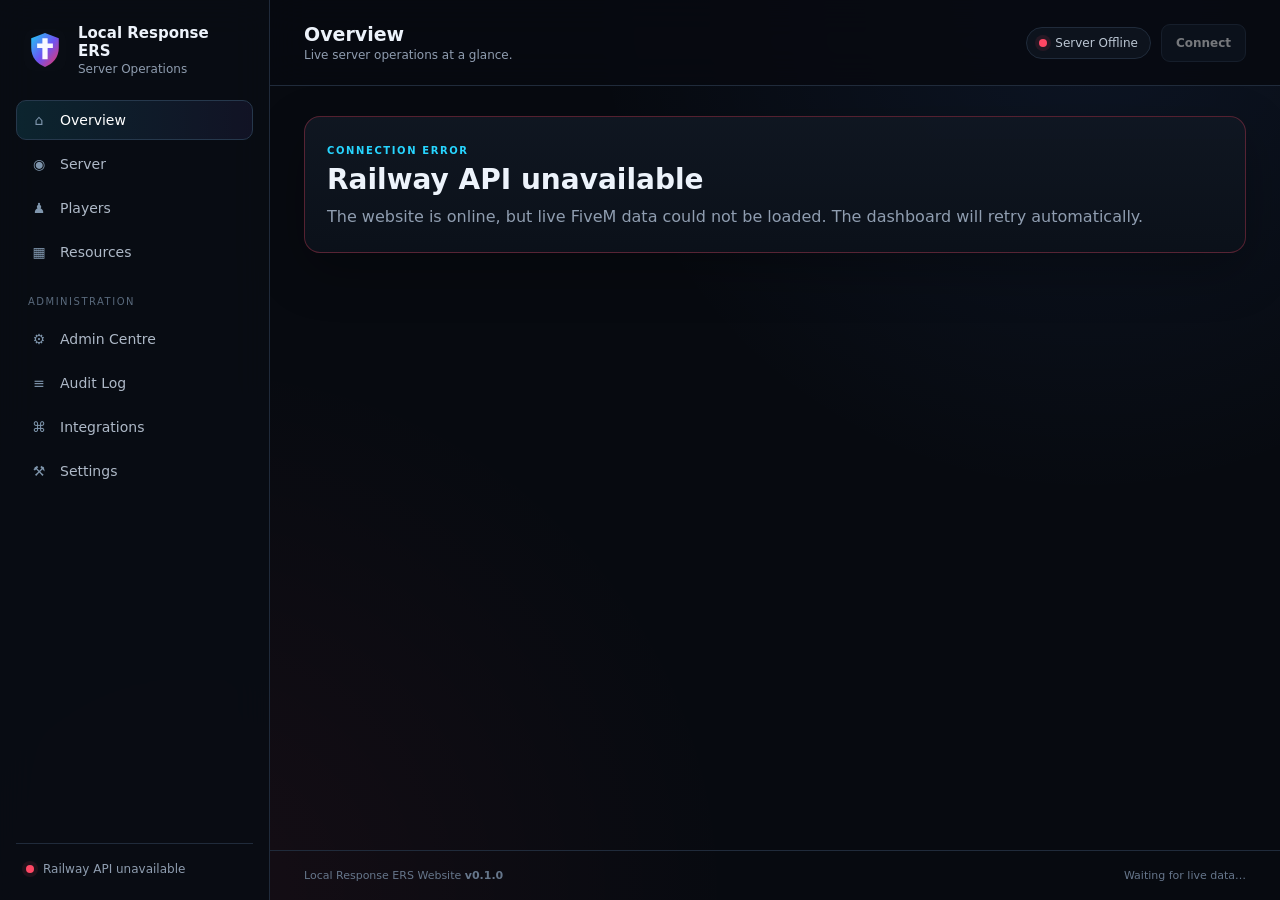
==== index.html @ f184390b "Add LRERS website foundation" ====
<!doctype html>
<html lang="en">
<head>
  <meta charset="utf-8">
  <meta name="viewport" content="width=device-width, initial-scale=1">
  <meta name="theme-color" content="#090d14">
  <meta name="description" content="Local Response ERS live server dashboard and administration portal.">
  <title>Local Response ERS</title>
  <link rel="icon" href="assets/img/logo.svg" type="image/svg+xml">
  <link rel="manifest" href="manifest.webmanifest">
  <link rel="stylesheet" href="assets/css/styles.css">
</head>
<body>
  <div class="app-shell">
    <aside class="sidebar" id="sidebar">
      <div class="brand">
        <img src="assets/img/logo.svg" alt="" class="brand-logo">
        <div>
          <strong>Local Response ERS</strong>
          <span>Server Operations</span>
        </div>
      </div>
      <nav class="nav" id="nav">
        <a href="#/overview" data-route="overview"><span>⌂</span> Overview</a>
        <a href="#/server" data-route="server"><span>◉</span> Server</a>
        <a href="#/players" data-route="players"><span>♟</span> Players</a>
        <a href="#/resources" data-route="resources"><span>▦</span> Resources</a>
        <div class="nav-divider">Administration</div>
        <a href="#/admin" data-route="admin"><span>⚙</span> Admin Centre</a>
        <a href="#/audit" data-route="audit"><span>≡</span> Audit Log</a>
        <a href="#/integrations" data-route="integrations"><span>⌘</span> Integrations</a>
        <a href="#/settings" data-route="settings"><span>⚒</span> Settings</a>
      </nav>
      <div class="sidebar-footer">
        <span class="dot" id="apiDot"></span>
        <span id="apiLabel">Connecting…</span>
      </div>
    </aside>

    <section class="main-shell">
      <header class="topbar">
        <button class="icon-button mobile-only" id="menuButton" aria-label="Open menu">☰</button>
        <div class="page-heading">
          <h1 id="pageTitle">Overview</h1>
          <p id="pageSubtitle">Live server operations at a glance.</p>
        </div>
        <div class="topbar-actions">
          <div class="server-pill" id="serverPill"><span class="dot"></span><span>Loading</span></div>
          <a class="button ghost" id="connectTop" href="#" target="_blank" rel="noopener">Connect</a>
        </div>
      </header>
      <main id="app" class="content" aria-live="polite"></main>
      <footer class="footer">
        <span>Local Response ERS Website <b id="websiteVersion">v0.1.0</b></span>
        <span id="lastUpdated">Waiting for live data…</span>
      </footer>
    </section>
  </div>

  <div class="toast-stack" id="toasts" aria-live="polite"></div>
  <script src="assets/js/config.js"></script>
  <script src="assets/js/api.js"></script>
  <script src="assets/js/views.js"></script>
  <script src="assets/js/app.js"></script>
</body>
</html>
---- assets/css/styles.css ----
:root{--bg:#070a10;--panel:#0d121b;--panel2:#111824;--line:#202b3b;--text:#edf3fb;--muted:#8f9db0;--cyan:#27d5ff;--blue:#4d8dff;--purple:#7f63ff;--red:#ff4764;--green:#53e18f;--amber:#f8c55d;--radius:16px;--shadow:0 18px 50px rgba(0,0,0,.28)}
*{box-sizing:border-box}html{background:var(--bg);color:var(--text);font-family:Inter,ui-sans-serif,system-ui,-apple-system,Segoe UI,sans-serif}body{margin:0;min-height:100vh;background:radial-gradient(circle at 85% 0,rgba(77,141,255,.09),transparent 31rem),radial-gradient(circle at 15% 100%,rgba(255,71,100,.06),transparent 34rem),var(--bg)}a{color:inherit}.app-shell{min-height:100vh;display:grid;grid-template-columns:270px 1fr}.sidebar{position:sticky;top:0;height:100vh;border-right:1px solid var(--line);background:rgba(9,13,20,.94);backdrop-filter:blur(18px);padding:20px 16px;display:flex;flex-direction:column;z-index:20}.brand{display:flex;align-items:center;gap:12px;padding:4px 8px 24px}.brand-logo{width:42px;height:42px}.brand strong,.brand span{display:block}.brand strong{font-size:15px}.brand span{font-size:12px;color:var(--muted);margin-top:2px}.nav{display:flex;flex-direction:column;gap:4px}.nav a{display:flex;gap:11px;align-items:center;padding:11px 12px;text-decoration:none;color:#aeb9c8;border:1px solid transparent;border-radius:10px;font-size:14px;transition:.15s}.nav a:hover{color:var(--text);background:#111824}.nav a.active{color:white;background:linear-gradient(90deg,rgba(39,213,255,.12),rgba(127,99,255,.08));border-color:#26384c}.nav a span{width:20px;text-align:center;color:#7f96ad}.nav-divider{font-size:10px;text-transform:uppercase;letter-spacing:.15em;color:#59697c;padding:20px 12px 8px}.sidebar-footer{margin-top:auto;border-top:1px solid var(--line);padding:18px 10px 4px;display:flex;gap:9px;align-items:center;color:var(--muted);font-size:12px}.dot{display:inline-block;width:8px;height:8px;border-radius:50%;background:#7c8795}.dot.online,.server-pill.online .dot,.status-badge.online .dot{background:var(--green);box-shadow:0 0 0 4px rgba(83,225,143,.10)}.dot.offline,.server-pill.offline .dot,.status-badge.offline .dot{background:var(--red);box-shadow:0 0 0 4px rgba(255,71,100,.10)}.main-shell{min-width:0;display:flex;flex-direction:column;min-height:100vh}.topbar{min-height:86px;padding:18px 34px;border-bottom:1px solid var(--line);display:flex;align-items:center;gap:20px;position:sticky;top:0;background:rgba(7,10,16,.88);backdrop-filter:blur(18px);z-index:10}.page-heading{flex:1}.page-heading h1{font-size:19px;margin:0 0 3px}.page-heading p{font-size:12px;color:var(--muted);margin:0}.topbar-actions{display:flex;align-items:center;gap:10px}.server-pill,.status-badge{display:inline-flex;align-items:center;gap:8px;border:1px solid var(--line);background:#0d131d;border-radius:999px;padding:8px 12px;font-size:12px;color:#bcc7d4}.content{width:min(1320px,100%);margin:0 auto;padding:30px 34px 50px;display:flex;flex-direction:column;gap:18px}.panel{background:linear-gradient(180deg,rgba(16,23,34,.97),rgba(11,17,26,.98));border:1px solid var(--line);border-radius:var(--radius);padding:22px;box-shadow:var(--shadow)}.hero{display:flex;align-items:flex-start;justify-content:space-between;gap:20px;padding:28px}.hero h2,.panel h2{font-size:28px;margin:5px 0 8px}.hero p,.panel>p{color:var(--muted);margin:0;line-height:1.65}.eyebrow{font-size:10px;letter-spacing:.16em;text-transform:uppercase;color:var(--cyan);font-weight:750}.metrics-grid{display:grid;grid-template-columns:repeat(4,minmax(0,1fr));gap:14px}.metrics-grid.compact .metric-card{padding:17px}.metric-card{padding:20px;background:var(--panel);border:1px solid var(--line);border-radius:14px}.metric-card span,.metric-card small{display:block;color:var(--muted);font-size:11px}.metric-card strong{display:block;font-size:24px;margin:9px 0 5px;white-space:nowrap;overflow:hidden;text-overflow:ellipsis}.grid.two{display:grid;grid-template-columns:1fr 1fr;gap:18px}.panel-head{display:flex;align-items:flex-start;justify-content:space-between;gap:16px;margin-bottom:18px}.panel-head h3{margin:4px 0 0;font-size:18px}.text-link{text-decoration:none;color:var(--cyan);font-size:12px}.connect-box{display:flex;flex-wrap:wrap;gap:10px;align-items:center}.connect-box label{width:100%;font-size:11px;color:var(--muted)}code{display:block;background:#080c12;border:1px solid #283548;border-radius:9px;padding:11px 13px;font:13px ui-monospace,SFMono-Regular,Consolas,monospace;flex:1;min-width:220px;color:#dce8f5}.button{border:0;border-radius:9px;background:linear-gradient(135deg,var(--blue),var(--purple));color:white;padding:11px 14px;text-decoration:none;font-weight:700;font-size:12px;cursor:pointer}.button.secondary,.button.ghost{background:#131c28;border:1px solid #2b394c}.button.disabled{opacity:.45;pointer-events:none}.icon-button{border:1px solid var(--line);background:var(--panel);color:var(--text);border-radius:9px;width:38px;height:38px}.feature-grid{display:grid;grid-template-columns:repeat(3,minmax(0,1fr));gap:12px;margin-top:18px}.feature{border:1px solid var(--line);background:#0a0f17;border-radius:12px;padding:15px}.feature strong,.feature span{display:block}.feature strong{font-size:13px}.feature span{font-size:12px;color:var(--muted);line-height:1.5;margin-top:6px}.tag{font-size:10px;text-transform:uppercase;letter-spacing:.08em;border:1px solid #344156;padding:5px 8px;border-radius:999px;color:#9fb0c5;white-space:nowrap}.tag.good{border-color:rgba(83,225,143,.25);color:#79efaa}.table-wrap{overflow:auto;border:1px solid var(--line);border-radius:12px}table{border-collapse:collapse;width:100%;min-width:520px}th,td{text-align:left;padding:12px 14px;border-bottom:1px solid #192333;font-size:12px}th{color:#7f90a5;text-transform:uppercase;letter-spacing:.08em;font-size:10px;background:#0a0f17}tbody tr:last-child td{border-bottom:0}tbody tr:hover{background:#101824}.player-id{display:inline-grid;place-items:center;min-width:32px;background:#182233;color:#aab8ca;border-radius:6px;padding:4px 6px;font-family:ui-monospace,monospace}.muted,.table-note{color:var(--muted)}.table-note{font-size:11px}.detail-list{margin:0}.detail-list div{display:flex;justify-content:space-between;border-bottom:1px solid #1b2636;padding:12px 0}.detail-list div:last-child{border:0}.detail-list dt{color:var(--muted);font-size:12px}.detail-list dd{margin:0;font-size:12px;font-weight:700}.resource-state{display:inline-flex;padding:4px 8px;border-radius:999px;font-size:10px;text-transform:uppercase;letter-spacing:.06em;background:#182130}.resource-state.started{color:#75efa9;background:rgba(83,225,143,.10)}.resource-state.stopped{color:#ff8196;background:rgba(255,71,100,.10)}.search{width:min(260px,100%);background:#090e15;border:1px solid #29384b;border-radius:9px;color:var(--text);padding:10px 12px;outline:none}.search:focus{border-color:#4b75a6}.locked{border-style:dashed}.empty-state{padding:34px;text-align:center;color:var(--muted)}.empty-state strong{color:var(--text)}.empty-state p{margin:6px 0 0;font-size:12px}.error-panel{border-color:rgba(255,71,100,.3)}.footer{margin-top:auto;border-top:1px solid var(--line);padding:18px 34px;color:#66768b;font-size:11px;display:flex;justify-content:space-between;gap:20px}.toast-stack{position:fixed;right:22px;bottom:22px;z-index:50}.toast{background:#131c29;border:1px solid #314158;color:white;border-radius:10px;padding:12px 15px;margin-top:8px;box-shadow:var(--shadow);font-size:12px}.mobile-only{display:none}
@media(max-width:980px){.app-shell{grid-template-columns:1fr}.sidebar{position:fixed;transform:translateX(-105%);width:270px;transition:.2s}.sidebar.open{transform:none}.mobile-only{display:inline-grid;place-items:center}.metrics-grid{grid-template-columns:repeat(2,1fr)}.grid.two{grid-template-columns:1fr}.feature-grid{grid-template-columns:repeat(2,1fr)}}
@media(max-width:620px){.topbar{padding:14px 16px}.content{padding:20px 16px 36px}.page-heading p{display:none}.topbar-actions .server-pill{display:none}.metrics-grid{grid-template-columns:1fr 1fr;gap:10px}.metric-card{padding:15px}.metric-card strong{font-size:19px}.hero{padding:20px;flex-direction:column}.hero h2,.panel h2{font-size:23px}.feature-grid{grid-template-columns:1fr}.footer{padding:16px;flex-direction:column}.panel{padding:17px}.panel-head{flex-wrap:wrap}.search{width:100%}}
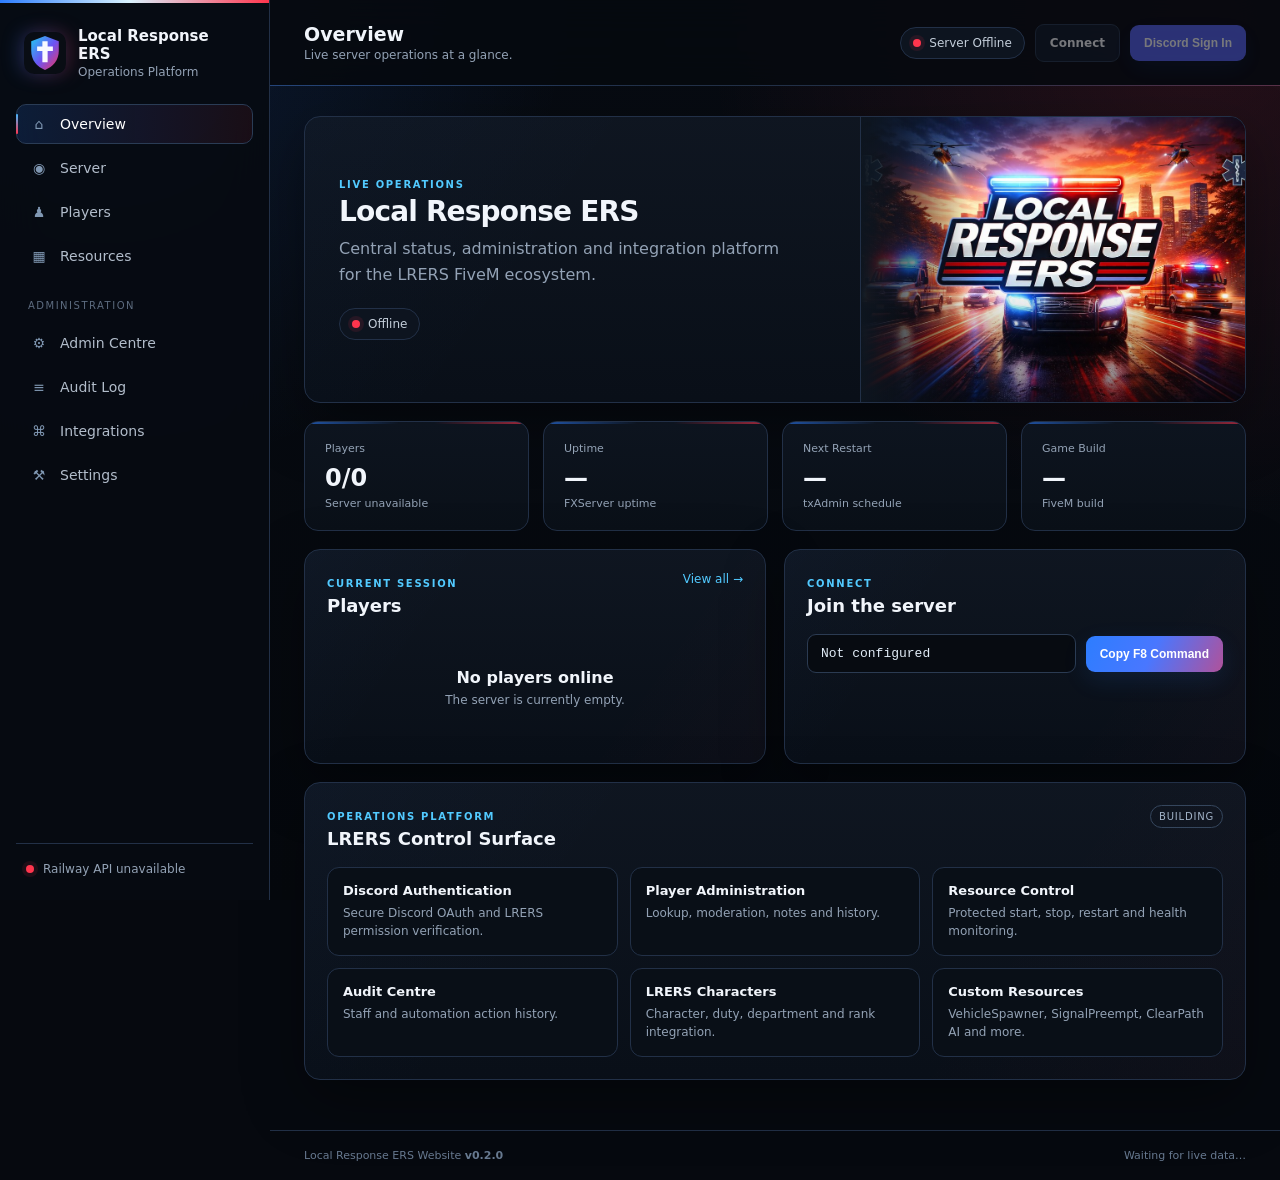
==== commit af1ca393: "Add Discord login and branding" ====
--- a/index.html
+++ b/index.html
@@ -3,8 +3,13 @@
 <head>
   <meta charset="utf-8">
   <meta name="viewport" content="width=device-width, initial-scale=1">
-  <meta name="theme-color" content="#090d14">
-  <meta name="description" content="Local Response ERS live server dashboard and administration portal.">
+  <meta name="theme-color" content="#080c13">
+  <meta name="description" content="Local Response ERS live FiveM server dashboard and administration portal.">
+  <meta http-equiv="Content-Security-Policy" content="default-src 'self'; script-src 'self'; style-src 'self'; img-src 'self' https://cdn.discordapp.com data:; connect-src https://lrers-discord-bot-production.up.railway.app; object-src 'none'; base-uri 'self'">
+  <meta property="og:title" content="Local Response ERS">
+  <meta property="og:description" content="Live server operations, players, resources and administration for Local Response ERS.">
+  <meta property="og:image" content="https://iillifoggyillli.github.io/LRERS-Website/assets/img/lrers-server-logo.jpg">
+  <meta property="og:type" content="website">
   <title>Local Response ERS</title>
   <link rel="icon" href="assets/img/logo.svg" type="image/svg+xml">
   <link rel="manifest" href="manifest.webmanifest">
@@ -17,7 +22,7 @@
         <img src="assets/img/logo.svg" alt="" class="brand-logo">
         <div>
           <strong>Local Response ERS</strong>
-          <span>Server Operations</span>
+          <span>Operations Platform</span>
         </div>
       </div>
       <nav class="nav" id="nav">
@@ -26,10 +31,10 @@
         <a href="#/players" data-route="players"><span>♟</span> Players</a>
         <a href="#/resources" data-route="resources"><span>▦</span> Resources</a>
         <div class="nav-divider">Administration</div>
-        <a href="#/admin" data-route="admin"><span>⚙</span> Admin Centre</a>
-        <a href="#/audit" data-route="audit"><span>≡</span> Audit Log</a>
+        <a href="#/admin" data-route="admin" data-admin-nav><span>⚙</span> Admin Centre</a>
+        <a href="#/audit" data-route="audit" data-admin-nav><span>≡</span> Audit Log</a>
         <a href="#/integrations" data-route="integrations"><span>⌘</span> Integrations</a>
-        <a href="#/settings" data-route="settings"><span>⚒</span> Settings</a>
+        <a href="#/settings" data-route="settings" data-admin-nav><span>⚒</span> Settings</a>
       </nav>
       <div class="sidebar-footer">
         <span class="dot" id="apiDot"></span>
@@ -46,12 +51,13 @@
         </div>
         <div class="topbar-actions">
           <div class="server-pill" id="serverPill"><span class="dot"></span><span>Loading</span></div>
-          <a class="button ghost" id="connectTop" href="#" target="_blank" rel="noopener">Connect</a>
+          <a class="button ghost connect-top" id="connectTop" href="#" target="_blank" rel="noopener">Connect</a>
+          <div id="authArea" class="auth-area"></div>
         </div>
       </header>
       <main id="app" class="content" aria-live="polite"></main>
       <footer class="footer">
-        <span>Local Response ERS Website <b id="websiteVersion">v0.1.0</b></span>
+        <span>Local Response ERS Website <b id="websiteVersion">v0.2.0</b></span>
         <span id="lastUpdated">Waiting for live data…</span>
       </footer>
     </section>
--- a/assets/css/styles.css
+++ b/assets/css/styles.css
@@ -1,4 +1,6 @@
-:root{--bg:#070a10;--panel:#0d121b;--panel2:#111824;--line:#202b3b;--text:#edf3fb;--muted:#8f9db0;--cyan:#27d5ff;--blue:#4d8dff;--purple:#7f63ff;--red:#ff4764;--green:#53e18f;--amber:#f8c55d;--radius:16px;--shadow:0 18px 50px rgba(0,0,0,.28)}
-*{box-sizing:border-box}html{background:var(--bg);color:var(--text);font-family:Inter,ui-sans-serif,system-ui,-apple-system,Segoe UI,sans-serif}body{margin:0;min-height:100vh;background:radial-gradient(circle at 85% 0,rgba(77,141,255,.09),transparent 31rem),radial-gradient(circle at 15% 100%,rgba(255,71,100,.06),transparent 34rem),var(--bg)}a{color:inherit}.app-shell{min-height:100vh;display:grid;grid-template-columns:270px 1fr}.sidebar{position:sticky;top:0;height:100vh;border-right:1px solid var(--line);background:rgba(9,13,20,.94);backdrop-filter:blur(18px);padding:20px 16px;display:flex;flex-direction:column;z-index:20}.brand{display:flex;align-items:center;gap:12px;padding:4px 8px 24px}.brand-logo{width:42px;height:42px}.brand strong,.brand span{display:block}.brand strong{font-size:15px}.brand span{font-size:12px;color:var(--muted);margin-top:2px}.nav{display:flex;flex-direction:column;gap:4px}.nav a{display:flex;gap:11px;align-items:center;padding:11px 12px;text-decoration:none;color:#aeb9c8;border:1px solid transparent;border-radius:10px;font-size:14px;transition:.15s}.nav a:hover{color:var(--text);background:#111824}.nav a.active{color:white;background:linear-gradient(90deg,rgba(39,213,255,.12),rgba(127,99,255,.08));border-color:#26384c}.nav a span{width:20px;text-align:center;color:#7f96ad}.nav-divider{font-size:10px;text-transform:uppercase;letter-spacing:.15em;color:#59697c;padding:20px 12px 8px}.sidebar-footer{margin-top:auto;border-top:1px solid var(--line);padding:18px 10px 4px;display:flex;gap:9px;align-items:center;color:var(--muted);font-size:12px}.dot{display:inline-block;width:8px;height:8px;border-radius:50%;background:#7c8795}.dot.online,.server-pill.online .dot,.status-badge.online .dot{background:var(--green);box-shadow:0 0 0 4px rgba(83,225,143,.10)}.dot.offline,.server-pill.offline .dot,.status-badge.offline .dot{background:var(--red);box-shadow:0 0 0 4px rgba(255,71,100,.10)}.main-shell{min-width:0;display:flex;flex-direction:column;min-height:100vh}.topbar{min-height:86px;padding:18px 34px;border-bottom:1px solid var(--line);display:flex;align-items:center;gap:20px;position:sticky;top:0;background:rgba(7,10,16,.88);backdrop-filter:blur(18px);z-index:10}.page-heading{flex:1}.page-heading h1{font-size:19px;margin:0 0 3px}.page-heading p{font-size:12px;color:var(--muted);margin:0}.topbar-actions{display:flex;align-items:center;gap:10px}.server-pill,.status-badge{display:inline-flex;align-items:center;gap:8px;border:1px solid var(--line);background:#0d131d;border-radius:999px;padding:8px 12px;font-size:12px;color:#bcc7d4}.content{width:min(1320px,100%);margin:0 auto;padding:30px 34px 50px;display:flex;flex-direction:column;gap:18px}.panel{background:linear-gradient(180deg,rgba(16,23,34,.97),rgba(11,17,26,.98));border:1px solid var(--line);border-radius:var(--radius);padding:22px;box-shadow:var(--shadow)}.hero{display:flex;align-items:flex-start;justify-content:space-between;gap:20px;padding:28px}.hero h2,.panel h2{font-size:28px;margin:5px 0 8px}.hero p,.panel>p{color:var(--muted);margin:0;line-height:1.65}.eyebrow{font-size:10px;letter-spacing:.16em;text-transform:uppercase;color:var(--cyan);font-weight:750}.metrics-grid{display:grid;grid-template-columns:repeat(4,minmax(0,1fr));gap:14px}.metrics-grid.compact .metric-card{padding:17px}.metric-card{padding:20px;background:var(--panel);border:1px solid var(--line);border-radius:14px}.metric-card span,.metric-card small{display:block;color:var(--muted);font-size:11px}.metric-card strong{display:block;font-size:24px;margin:9px 0 5px;white-space:nowrap;overflow:hidden;text-overflow:ellipsis}.grid.two{display:grid;grid-template-columns:1fr 1fr;gap:18px}.panel-head{display:flex;align-items:flex-start;justify-content:space-between;gap:16px;margin-bottom:18px}.panel-head h3{margin:4px 0 0;font-size:18px}.text-link{text-decoration:none;color:var(--cyan);font-size:12px}.connect-box{display:flex;flex-wrap:wrap;gap:10px;align-items:center}.connect-box label{width:100%;font-size:11px;color:var(--muted)}code{display:block;background:#080c12;border:1px solid #283548;border-radius:9px;padding:11px 13px;font:13px ui-monospace,SFMono-Regular,Consolas,monospace;flex:1;min-width:220px;color:#dce8f5}.button{border:0;border-radius:9px;background:linear-gradient(135deg,var(--blue),var(--purple));color:white;padding:11px 14px;text-decoration:none;font-weight:700;font-size:12px;cursor:pointer}.button.secondary,.button.ghost{background:#131c28;border:1px solid #2b394c}.button.disabled{opacity:.45;pointer-events:none}.icon-button{border:1px solid var(--line);background:var(--panel);color:var(--text);border-radius:9px;width:38px;height:38px}.feature-grid{display:grid;grid-template-columns:repeat(3,minmax(0,1fr));gap:12px;margin-top:18px}.feature{border:1px solid var(--line);background:#0a0f17;border-radius:12px;padding:15px}.feature strong,.feature span{display:block}.feature strong{font-size:13px}.feature span{font-size:12px;color:var(--muted);line-height:1.5;margin-top:6px}.tag{font-size:10px;text-transform:uppercase;letter-spacing:.08em;border:1px solid #344156;padding:5px 8px;border-radius:999px;color:#9fb0c5;white-space:nowrap}.tag.good{border-color:rgba(83,225,143,.25);color:#79efaa}.table-wrap{overflow:auto;border:1px solid var(--line);border-radius:12px}table{border-collapse:collapse;width:100%;min-width:520px}th,td{text-align:left;padding:12px 14px;border-bottom:1px solid #192333;font-size:12px}th{color:#7f90a5;text-transform:uppercase;letter-spacing:.08em;font-size:10px;background:#0a0f17}tbody tr:last-child td{border-bottom:0}tbody tr:hover{background:#101824}.player-id{display:inline-grid;place-items:center;min-width:32px;background:#182233;color:#aab8ca;border-radius:6px;padding:4px 6px;font-family:ui-monospace,monospace}.muted,.table-note{color:var(--muted)}.table-note{font-size:11px}.detail-list{margin:0}.detail-list div{display:flex;justify-content:space-between;border-bottom:1px solid #1b2636;padding:12px 0}.detail-list div:last-child{border:0}.detail-list dt{color:var(--muted);font-size:12px}.detail-list dd{margin:0;font-size:12px;font-weight:700}.resource-state{display:inline-flex;padding:4px 8px;border-radius:999px;font-size:10px;text-transform:uppercase;letter-spacing:.06em;background:#182130}.resource-state.started{color:#75efa9;background:rgba(83,225,143,.10)}.resource-state.stopped{color:#ff8196;background:rgba(255,71,100,.10)}.search{width:min(260px,100%);background:#090e15;border:1px solid #29384b;border-radius:9px;color:var(--text);padding:10px 12px;outline:none}.search:focus{border-color:#4b75a6}.locked{border-style:dashed}.empty-state{padding:34px;text-align:center;color:var(--muted)}.empty-state strong{color:var(--text)}.empty-state p{margin:6px 0 0;font-size:12px}.error-panel{border-color:rgba(255,71,100,.3)}.footer{margin-top:auto;border-top:1px solid var(--line);padding:18px 34px;color:#66768b;font-size:11px;display:flex;justify-content:space-between;gap:20px}.toast-stack{position:fixed;right:22px;bottom:22px;z-index:50}.toast{background:#131c29;border:1px solid #314158;color:white;border-radius:10px;padding:12px 15px;margin-top:8px;box-shadow:var(--shadow);font-size:12px}.mobile-only{display:none}
-@media(max-width:980px){.app-shell{grid-template-columns:1fr}.sidebar{position:fixed;transform:translateX(-105%);width:270px;transition:.2s}.sidebar.open{transform:none}.mobile-only{display:inline-grid;place-items:center}.metrics-grid{grid-template-columns:repeat(2,1fr)}.grid.two{grid-template-columns:1fr}.feature-grid{grid-template-columns:repeat(2,1fr)}}
-@media(max-width:620px){.topbar{padding:14px 16px}.content{padding:20px 16px 36px}.page-heading p{display:none}.topbar-actions .server-pill{display:none}.metrics-grid{grid-template-columns:1fr 1fr;gap:10px}.metric-card{padding:15px}.metric-card strong{font-size:19px}.hero{padding:20px;flex-direction:column}.hero h2,.panel h2{font-size:23px}.feature-grid{grid-template-columns:1fr}.footer{padding:16px;flex-direction:column}.panel{padding:17px}.panel-head{flex-wrap:wrap}.search{width:100%}}
+:root{--bg:#06090f;--panel:#0b111a;--panel2:#101824;--line:#223047;--text:#f1f5fb;--muted:#93a2b5;--cyan:#52caff;--blue:#2d7dff;--blue2:#42b8ff;--red:#ff354d;--red2:#ff6a45;--purple:#7658ff;--green:#53e18f;--amber:#f8c55d;--radius:16px;--shadow:0 20px 60px rgba(0,0,0,.34)}
+*{box-sizing:border-box}html{background:var(--bg);color:var(--text);font-family:Inter,ui-sans-serif,system-ui,-apple-system,Segoe UI,sans-serif}body{margin:0;min-height:100vh;background:radial-gradient(circle at 8% 2%,rgba(45,125,255,.14),transparent 29rem),radial-gradient(circle at 94% 3%,rgba(255,53,77,.13),transparent 31rem),linear-gradient(180deg,#070b12 0%,#05080d 100%);background-attachment:fixed}a{color:inherit}.app-shell{min-height:100vh;display:grid;grid-template-columns:270px 1fr}.sidebar{position:sticky;top:0;height:100vh;border-right:1px solid var(--line);background:rgba(7,11,18,.95);backdrop-filter:blur(20px);padding:20px 16px;display:flex;flex-direction:column;z-index:20}.sidebar:before{content:"";position:absolute;left:0;right:0;top:0;height:3px;background:linear-gradient(90deg,var(--blue),#d9f3ff 48%,var(--red))}.brand{display:flex;align-items:center;gap:12px;padding:7px 8px 25px}.brand-logo{width:42px;height:42px;filter:drop-shadow(-5px 0 9px rgba(45,125,255,.22)) drop-shadow(5px 0 9px rgba(255,53,77,.18))}.brand strong,.brand span{display:block}.brand strong{font-size:15px}.brand span{font-size:12px;color:var(--muted);margin-top:2px}.nav{display:flex;flex-direction:column;gap:4px}.nav a{position:relative;display:flex;gap:11px;align-items:center;padding:11px 12px;text-decoration:none;color:#b2bdcb;border:1px solid transparent;border-radius:10px;font-size:14px;transition:.15s}.nav a:hover{color:var(--text);background:#111925}.nav a.active{color:white;background:linear-gradient(90deg,rgba(45,125,255,.16),rgba(255,53,77,.08));border-color:#2a3c55}.nav a.active:before{content:"";position:absolute;left:-1px;top:9px;bottom:9px;width:2px;background:linear-gradient(var(--blue2),var(--red));border-radius:3px}.nav a span{width:20px;text-align:center;color:#8098b3}.nav a.verified span{color:var(--green)}.nav-divider{font-size:10px;text-transform:uppercase;letter-spacing:.15em;color:#5d6c80;padding:20px 12px 8px}.sidebar-footer{margin-top:auto;border-top:1px solid var(--line);padding:18px 10px 4px;display:flex;gap:9px;align-items:center;color:var(--muted);font-size:12px}.dot{display:inline-block;width:8px;height:8px;border-radius:50%;background:#7c8795}.dot.online,.server-pill.online .dot,.status-badge.online .dot{background:var(--green);box-shadow:0 0 0 4px rgba(83,225,143,.10)}.dot.offline,.server-pill.offline .dot,.status-badge.offline .dot{background:var(--red);box-shadow:0 0 0 4px rgba(255,53,77,.10)}.main-shell{min-width:0;display:flex;flex-direction:column;min-height:100vh}.topbar{min-height:86px;padding:18px 34px;border-bottom:1px solid var(--line);display:flex;align-items:center;gap:20px;position:sticky;top:0;background:rgba(6,9,15,.89);backdrop-filter:blur(20px);z-index:10}.topbar:after{content:"";position:absolute;left:0;right:0;bottom:-1px;height:1px;background:linear-gradient(90deg,rgba(45,125,255,.28),transparent 38%,transparent 62%,rgba(255,53,77,.25))}.page-heading{flex:1}.page-heading h1{font-size:19px;margin:0 0 3px}.page-heading p{font-size:12px;color:var(--muted);margin:0}.topbar-actions{display:flex;align-items:center;gap:10px}.server-pill,.status-badge{display:inline-flex;align-items:center;gap:8px;border:1px solid var(--line);background:#0d141f;border-radius:999px;padding:8px 12px;font-size:12px;color:#c4ceda}.content{width:min(1320px,100%);margin:0 auto;padding:30px 34px 50px;display:flex;flex-direction:column;gap:18px}.panel{position:relative;background:linear-gradient(180deg,rgba(15,22,33,.98),rgba(9,15,24,.98));border:1px solid var(--line);border-radius:var(--radius);padding:22px;box-shadow:var(--shadow);overflow:hidden}.panel:before{content:"";position:absolute;inset:0;pointer-events:none;background:linear-gradient(125deg,rgba(45,125,255,.025),transparent 30%,transparent 70%,rgba(255,53,77,.025))}.hero{display:flex;align-items:flex-start;justify-content:space-between;gap:20px;padding:28px}.hero-branded{display:grid;grid-template-columns:minmax(0,1fr) minmax(330px,41%);align-items:stretch;padding:0;min-height:285px}.hero-copy{padding:34px;display:flex;flex-direction:column;justify-content:center;z-index:2}.hero-copy h2{font-size:34px;letter-spacing:-.03em}.hero-status{display:flex;gap:10px;align-items:center;flex-wrap:wrap;margin-top:20px}.hero-art{position:relative;min-height:285px;overflow:hidden;border-left:1px solid var(--line)}.hero-art:after{content:"";position:absolute;inset:0;background:linear-gradient(90deg,#0d151f 0%,transparent 28%),linear-gradient(180deg,transparent 60%,rgba(4,7,12,.55))}.hero-art img{width:100%;height:100%;object-fit:cover;display:block;position:absolute;inset:0}.hero h2,.panel h2{font-size:28px;margin:5px 0 8px}.hero p,.panel>p{color:var(--muted);margin:0;line-height:1.65}.eyebrow{font-size:10px;letter-spacing:.17em;text-transform:uppercase;color:var(--cyan);font-weight:800}.metrics-grid{display:grid;grid-template-columns:repeat(4,minmax(0,1fr));gap:14px}.metrics-grid.compact .metric-card{padding:17px}.metric-card{position:relative;padding:20px;background:linear-gradient(180deg,#0d141f,#0a1018);border:1px solid var(--line);border-radius:14px;overflow:hidden}.metric-card:before{content:"";position:absolute;left:0;right:0;top:0;height:2px;background:linear-gradient(90deg,var(--blue),transparent 42%,transparent 58%,var(--red));opacity:.6}.metric-card span,.metric-card small{display:block;color:var(--muted);font-size:11px}.metric-card strong{display:block;font-size:24px;margin:9px 0 5px;white-space:nowrap;overflow:hidden;text-overflow:ellipsis}.grid.two{display:grid;grid-template-columns:1fr 1fr;gap:18px}.panel-head{position:relative;z-index:1;display:flex;align-items:flex-start;justify-content:space-between;gap:16px;margin-bottom:18px}.panel-head h3{margin:4px 0 0;font-size:18px}.text-link{text-decoration:none;color:var(--cyan);font-size:12px}.connect-box{position:relative;z-index:1;display:flex;flex-wrap:wrap;gap:10px;align-items:center}.connect-box label{width:100%;font-size:11px;color:var(--muted)}code{display:block;background:#070b11;border:1px solid #2b3b52;border-radius:9px;padding:11px 13px;font:13px ui-monospace,SFMono-Regular,Consolas,monospace;flex:1;min-width:220px;color:#e2edf8}.button{border:0;border-radius:9px;background:linear-gradient(115deg,var(--blue) 0%,#4977ff 48%,var(--red) 140%);color:white;padding:11px 14px;text-decoration:none;font-weight:750;font-size:12px;cursor:pointer;box-shadow:0 8px 24px rgba(45,125,255,.12);transition:transform .12s,filter .12s}.button:hover{filter:brightness(1.08);transform:translateY(-1px)}.button:disabled{opacity:.55;cursor:not-allowed;transform:none}.button.secondary,.button.ghost{background:#121b28;border:1px solid #2b3b50;box-shadow:none}.button.discord{background:#5865f2}.button.danger{background:linear-gradient(120deg,#b8293f,var(--red))}.button.mini{padding:7px 10px;font-size:10px}.button.disabled{opacity:.45;pointer-events:none}.icon-button{border:1px solid var(--line);background:var(--panel);color:var(--text);border-radius:9px;width:38px;height:38px}.feature-grid{position:relative;z-index:1;display:grid;grid-template-columns:repeat(3,minmax(0,1fr));gap:12px;margin-top:18px}.feature{border:1px solid var(--line);background:#090f17;border-radius:12px;padding:15px}.feature strong,.feature span{display:block}.feature strong{font-size:13px}.feature span{font-size:12px;color:var(--muted);line-height:1.5;margin-top:6px}.tag{display:inline-flex;align-items:center;font-size:10px;text-transform:uppercase;letter-spacing:.08em;border:1px solid #35465d;padding:5px 8px;border-radius:999px;color:#a2b3c8;white-space:nowrap}.tag.good{border-color:rgba(83,225,143,.28);color:#79efaa;background:rgba(83,225,143,.06)}.table-wrap{position:relative;z-index:1;overflow:auto;border:1px solid var(--line);border-radius:12px}table{border-collapse:collapse;width:100%;min-width:520px}th,td{text-align:left;padding:12px 14px;border-bottom:1px solid #192538;font-size:12px}th{color:#8395ac;text-transform:uppercase;letter-spacing:.08em;font-size:10px;background:#090f17}tbody tr:last-child td{border-bottom:0}tbody tr:hover{background:#101927}.player-id{display:inline-grid;place-items:center;min-width:32px;background:#182538;color:#b3c2d4;border-radius:6px;padding:4px 6px;font-family:ui-monospace,monospace}.muted,.table-note{color:var(--muted)}.table-note{position:relative;z-index:1;font-size:11px}.detail-list{position:relative;z-index:1;margin:0}.detail-list div{display:flex;justify-content:space-between;border-bottom:1px solid #1b293c;padding:12px 0}.detail-list div:last-child{border:0}.detail-list dt{color:var(--muted);font-size:12px}.detail-list dd{margin:0;font-size:12px;font-weight:700}.resource-state{display:inline-flex;padding:4px 8px;border-radius:999px;font-size:10px;text-transform:uppercase;letter-spacing:.06em;background:#182130}.resource-state.started{color:#75efa9;background:rgba(83,225,143,.10)}.resource-state.stopped{color:#ff8196;background:rgba(255,53,77,.10)}.search,textarea{width:min(300px,100%);background:#080d14;border:1px solid #2b3c53;border-radius:9px;color:var(--text);padding:10px 12px;outline:none;font:inherit}.search:focus,textarea:focus{border-color:#4f8ee6;box-shadow:0 0 0 3px rgba(45,125,255,.08)}.locked{border-style:dashed}.auth-gate{border-color:#4655af}.auth-gate .button{margin-top:18px}.control-note{border-color:rgba(83,225,143,.26)}.empty-state{padding:34px;text-align:center;color:var(--muted)}.empty-state strong{color:var(--text)}.empty-state p{margin:6px 0 0;font-size:12px}.error-panel{border-color:rgba(255,53,77,.34)}.footer{margin-top:auto;border-top:1px solid var(--line);padding:18px 34px;color:#687a91;font-size:11px;display:flex;justify-content:space-between;gap:20px}.toast-stack{position:fixed;right:22px;bottom:22px;z-index:50}.toast{background:#131e2c;border:1px solid #354b67;color:white;border-radius:10px;padding:12px 15px;margin-top:8px;box-shadow:var(--shadow);font-size:12px}.mobile-only{display:none}.auth-area{display:flex;align-items:center}.user-chip{display:flex;align-items:center;gap:8px;background:#0d141f;border:1px solid #2a3a50;border-radius:11px;padding:5px 7px 5px 5px;min-width:150px}.user-chip img,.avatar-fallback{width:31px;height:31px;border-radius:8px;object-fit:cover;background:#19263a;display:grid;place-items:center}.user-chip div{min-width:0;flex:1}.user-chip b,.user-chip small{display:block;white-space:nowrap;overflow:hidden;text-overflow:ellipsis}.user-chip b{font-size:11px}.user-chip small{font-size:9px;color:var(--muted);margin-top:2px;text-transform:uppercase;letter-spacing:.07em}.signout{border:0;background:transparent;color:#8596aa;font-size:18px;cursor:pointer}.signout:hover{color:var(--red)}.admin-hero{display:flex;justify-content:space-between;gap:24px;align-items:center}.identity-card{display:flex;gap:10px;align-items:center;background:#0a1018;border:1px solid var(--line);border-radius:12px;padding:10px 13px;min-width:205px}.identity-card img{width:44px;height:44px;border-radius:10px}.identity-card strong,.identity-card span{display:block}.identity-card strong{font-size:12px}.identity-card span{color:var(--muted);font-size:10px;margin-top:4px;text-transform:uppercase;letter-spacing:.08em}.stack-form{position:relative;z-index:1;display:flex;flex-direction:column;gap:10px}.stack-form label{font-size:11px;color:var(--muted)}.stack-form textarea{width:100%;min-height:110px;resize:vertical}.stack-form .button{align-self:flex-start}.action-links{position:relative;z-index:1;display:flex;flex-direction:column;gap:10px}.action-link{text-decoration:none;border:1px solid var(--line);background:#090f17;border-radius:10px;padding:13px 14px}.action-link:hover{border-color:#3c5575;background:#0d1520}.action-link b,.action-link span{display:block}.action-link b{font-size:12px}.action-link span{font-size:11px;color:var(--muted);margin-top:4px}.audit-status{display:inline-flex;padding:4px 7px;border-radius:999px;font-size:9px;letter-spacing:.06em}.audit-status.success{color:#79efaa;background:rgba(83,225,143,.10)}.audit-status.failed{color:#ff8a9b;background:rgba(255,53,77,.10)}.audit-status.pending{color:#ffd780;background:rgba(248,197,93,.10)}.audit-status.info{color:#7fcfff;background:rgba(45,125,255,.10)}
+@media(max-width:1120px){.topbar-actions .connect-top{display:none}.hero-branded{grid-template-columns:1fr 40%}.hero-copy h2{font-size:29px}}
+@media(max-width:980px){.app-shell{grid-template-columns:1fr}.sidebar{position:fixed;transform:translateX(-105%);width:270px;transition:.2s}.sidebar.open{transform:none}.mobile-only{display:inline-grid;place-items:center}.metrics-grid{grid-template-columns:repeat(2,1fr)}.grid.two{grid-template-columns:1fr}.feature-grid{grid-template-columns:repeat(2,1fr)}.hero-branded{grid-template-columns:1fr}.hero-art{border-left:0;border-top:1px solid var(--line);min-height:220px}.hero-art:after{background:linear-gradient(180deg,#0d151f 0%,transparent 24%,rgba(4,7,12,.45))}}
+@media(max-width:720px){.auth-area .button.discord{font-size:0;width:42px;height:38px;padding:0}.auth-area .button.discord:after{content:"Discord";font-size:9px}.user-chip{min-width:0}.user-chip div{display:none}.server-pill{display:none}}
+@media(max-width:620px){.topbar{padding:14px 16px}.content{padding:20px 16px 36px}.page-heading p{display:none}.metrics-grid{grid-template-columns:1fr 1fr;gap:10px}.metric-card{padding:15px}.metric-card strong{font-size:19px}.hero{padding:20px;flex-direction:column}.hero-branded{padding:0}.hero-copy{padding:22px}.hero-copy h2,.panel h2{font-size:23px}.hero-art{min-height:180px}.feature-grid{grid-template-columns:1fr}.footer{padding:16px;flex-direction:column}.panel{padding:17px}.panel-head{flex-wrap:wrap}.search{width:100%}.admin-hero{flex-direction:column;align-items:flex-start}.identity-card{width:100%}}
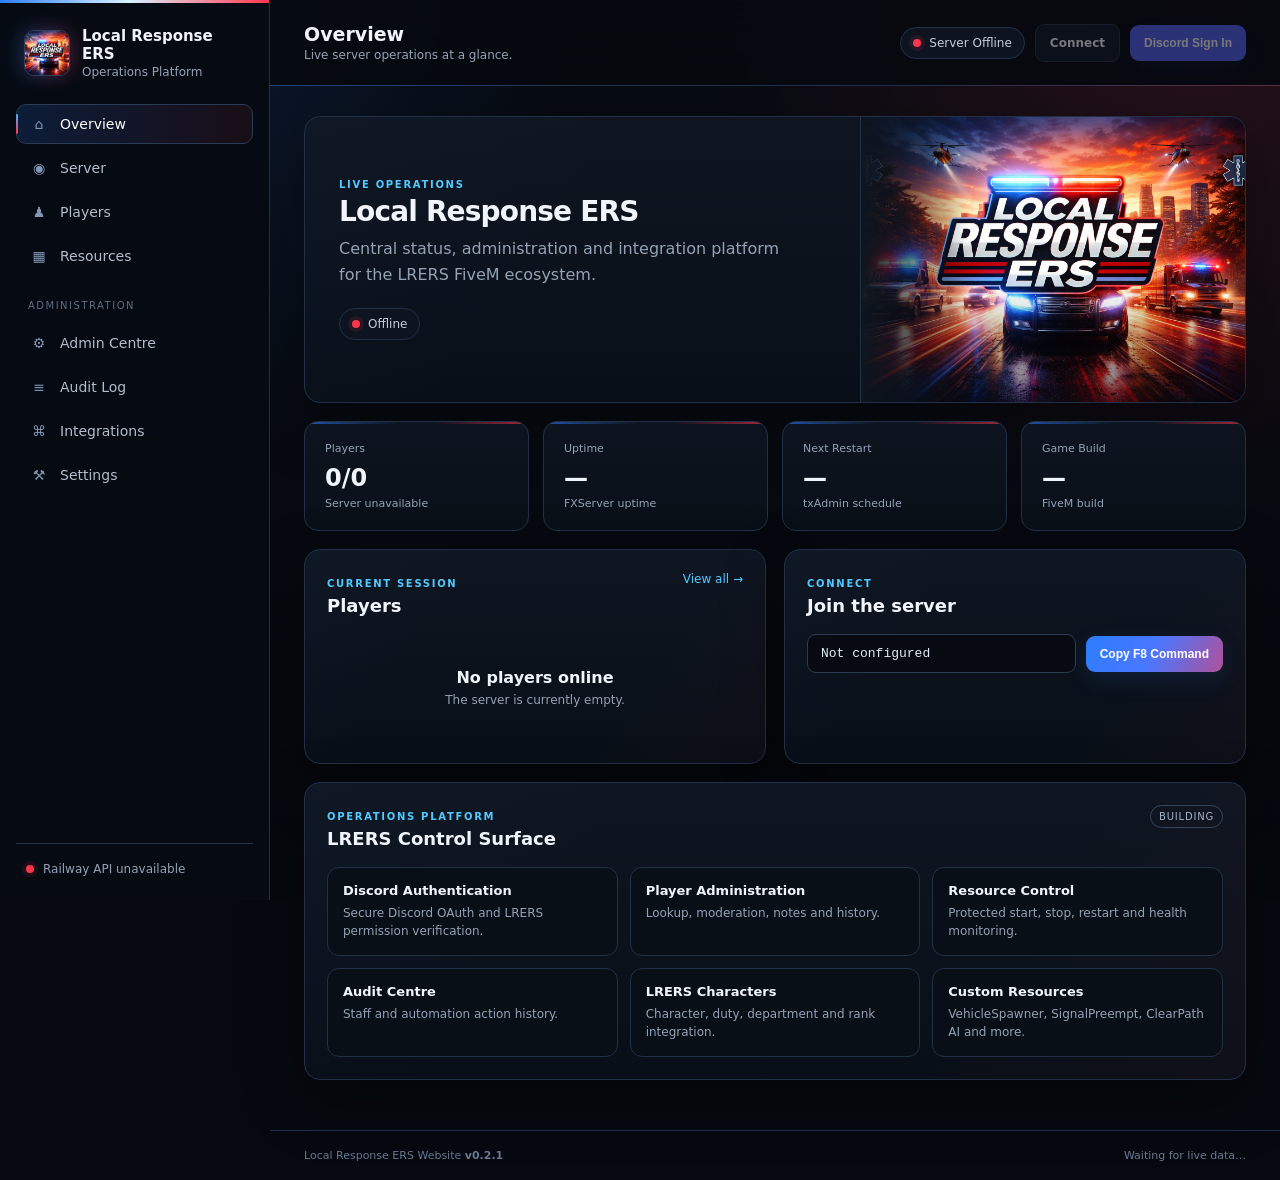
==== commit 0ac34f5d: "Use LRERS server branding" ====
--- a/index.html
+++ b/index.html
@@ -8,10 +8,10 @@
   <meta http-equiv="Content-Security-Policy" content="default-src 'self'; script-src 'self'; style-src 'self'; img-src 'self' https://cdn.discordapp.com data:; connect-src https://lrers-discord-bot-production.up.railway.app; object-src 'none'; base-uri 'self'">
   <meta property="og:title" content="Local Response ERS">
   <meta property="og:description" content="Live server operations, players, resources and administration for Local Response ERS.">
-  <meta property="og:image" content="https://iillifoggyillli.github.io/LRERS-Website/assets/img/lrers-server-logo.jpg">
+  <meta property="og:image" content="https://iillifoggyiilli.github.io/LRERS-Website/assets/img/lrers-server-logo.png">
   <meta property="og:type" content="website">
   <title>Local Response ERS</title>
-  <link rel="icon" href="assets/img/logo.svg" type="image/svg+xml">
+  <link rel="icon" href="assets/img/lrers-icon.png" type="image/png">
   <link rel="manifest" href="manifest.webmanifest">
   <link rel="stylesheet" href="assets/css/styles.css">
 </head>
@@ -19,7 +19,7 @@
   <div class="app-shell">
     <aside class="sidebar" id="sidebar">
       <div class="brand">
-        <img src="assets/img/logo.svg" alt="" class="brand-logo">
+        <img src="assets/img/lrers-icon.png" alt="Local Response ERS" class="brand-logo">
         <div>
           <strong>Local Response ERS</strong>
           <span>Operations Platform</span>
@@ -57,7 +57,7 @@
       </header>
       <main id="app" class="content" aria-live="polite"></main>
       <footer class="footer">
-        <span>Local Response ERS Website <b id="websiteVersion">v0.2.0</b></span>
+        <span>Local Response ERS Website <b id="websiteVersion">v0.2.1</b></span>
         <span id="lastUpdated">Waiting for live data…</span>
       </footer>
     </section>
--- a/assets/css/styles.css
+++ b/assets/css/styles.css
@@ -1,5 +1,5 @@
 :root{--bg:#06090f;--panel:#0b111a;--panel2:#101824;--line:#223047;--text:#f1f5fb;--muted:#93a2b5;--cyan:#52caff;--blue:#2d7dff;--blue2:#42b8ff;--red:#ff354d;--red2:#ff6a45;--purple:#7658ff;--green:#53e18f;--amber:#f8c55d;--radius:16px;--shadow:0 20px 60px rgba(0,0,0,.34)}
-*{box-sizing:border-box}html{background:var(--bg);color:var(--text);font-family:Inter,ui-sans-serif,system-ui,-apple-system,Segoe UI,sans-serif}body{margin:0;min-height:100vh;background:radial-gradient(circle at 8% 2%,rgba(45,125,255,.14),transparent 29rem),radial-gradient(circle at 94% 3%,rgba(255,53,77,.13),transparent 31rem),linear-gradient(180deg,#070b12 0%,#05080d 100%);background-attachment:fixed}a{color:inherit}.app-shell{min-height:100vh;display:grid;grid-template-columns:270px 1fr}.sidebar{position:sticky;top:0;height:100vh;border-right:1px solid var(--line);background:rgba(7,11,18,.95);backdrop-filter:blur(20px);padding:20px 16px;display:flex;flex-direction:column;z-index:20}.sidebar:before{content:"";position:absolute;left:0;right:0;top:0;height:3px;background:linear-gradient(90deg,var(--blue),#d9f3ff 48%,var(--red))}.brand{display:flex;align-items:center;gap:12px;padding:7px 8px 25px}.brand-logo{width:42px;height:42px;filter:drop-shadow(-5px 0 9px rgba(45,125,255,.22)) drop-shadow(5px 0 9px rgba(255,53,77,.18))}.brand strong,.brand span{display:block}.brand strong{font-size:15px}.brand span{font-size:12px;color:var(--muted);margin-top:2px}.nav{display:flex;flex-direction:column;gap:4px}.nav a{position:relative;display:flex;gap:11px;align-items:center;padding:11px 12px;text-decoration:none;color:#b2bdcb;border:1px solid transparent;border-radius:10px;font-size:14px;transition:.15s}.nav a:hover{color:var(--text);background:#111925}.nav a.active{color:white;background:linear-gradient(90deg,rgba(45,125,255,.16),rgba(255,53,77,.08));border-color:#2a3c55}.nav a.active:before{content:"";position:absolute;left:-1px;top:9px;bottom:9px;width:2px;background:linear-gradient(var(--blue2),var(--red));border-radius:3px}.nav a span{width:20px;text-align:center;color:#8098b3}.nav a.verified span{color:var(--green)}.nav-divider{font-size:10px;text-transform:uppercase;letter-spacing:.15em;color:#5d6c80;padding:20px 12px 8px}.sidebar-footer{margin-top:auto;border-top:1px solid var(--line);padding:18px 10px 4px;display:flex;gap:9px;align-items:center;color:var(--muted);font-size:12px}.dot{display:inline-block;width:8px;height:8px;border-radius:50%;background:#7c8795}.dot.online,.server-pill.online .dot,.status-badge.online .dot{background:var(--green);box-shadow:0 0 0 4px rgba(83,225,143,.10)}.dot.offline,.server-pill.offline .dot,.status-badge.offline .dot{background:var(--red);box-shadow:0 0 0 4px rgba(255,53,77,.10)}.main-shell{min-width:0;display:flex;flex-direction:column;min-height:100vh}.topbar{min-height:86px;padding:18px 34px;border-bottom:1px solid var(--line);display:flex;align-items:center;gap:20px;position:sticky;top:0;background:rgba(6,9,15,.89);backdrop-filter:blur(20px);z-index:10}.topbar:after{content:"";position:absolute;left:0;right:0;bottom:-1px;height:1px;background:linear-gradient(90deg,rgba(45,125,255,.28),transparent 38%,transparent 62%,rgba(255,53,77,.25))}.page-heading{flex:1}.page-heading h1{font-size:19px;margin:0 0 3px}.page-heading p{font-size:12px;color:var(--muted);margin:0}.topbar-actions{display:flex;align-items:center;gap:10px}.server-pill,.status-badge{display:inline-flex;align-items:center;gap:8px;border:1px solid var(--line);background:#0d141f;border-radius:999px;padding:8px 12px;font-size:12px;color:#c4ceda}.content{width:min(1320px,100%);margin:0 auto;padding:30px 34px 50px;display:flex;flex-direction:column;gap:18px}.panel{position:relative;background:linear-gradient(180deg,rgba(15,22,33,.98),rgba(9,15,24,.98));border:1px solid var(--line);border-radius:var(--radius);padding:22px;box-shadow:var(--shadow);overflow:hidden}.panel:before{content:"";position:absolute;inset:0;pointer-events:none;background:linear-gradient(125deg,rgba(45,125,255,.025),transparent 30%,transparent 70%,rgba(255,53,77,.025))}.hero{display:flex;align-items:flex-start;justify-content:space-between;gap:20px;padding:28px}.hero-branded{display:grid;grid-template-columns:minmax(0,1fr) minmax(330px,41%);align-items:stretch;padding:0;min-height:285px}.hero-copy{padding:34px;display:flex;flex-direction:column;justify-content:center;z-index:2}.hero-copy h2{font-size:34px;letter-spacing:-.03em}.hero-status{display:flex;gap:10px;align-items:center;flex-wrap:wrap;margin-top:20px}.hero-art{position:relative;min-height:285px;overflow:hidden;border-left:1px solid var(--line)}.hero-art:after{content:"";position:absolute;inset:0;background:linear-gradient(90deg,#0d151f 0%,transparent 28%),linear-gradient(180deg,transparent 60%,rgba(4,7,12,.55))}.hero-art img{width:100%;height:100%;object-fit:cover;display:block;position:absolute;inset:0}.hero h2,.panel h2{font-size:28px;margin:5px 0 8px}.hero p,.panel>p{color:var(--muted);margin:0;line-height:1.65}.eyebrow{font-size:10px;letter-spacing:.17em;text-transform:uppercase;color:var(--cyan);font-weight:800}.metrics-grid{display:grid;grid-template-columns:repeat(4,minmax(0,1fr));gap:14px}.metrics-grid.compact .metric-card{padding:17px}.metric-card{position:relative;padding:20px;background:linear-gradient(180deg,#0d141f,#0a1018);border:1px solid var(--line);border-radius:14px;overflow:hidden}.metric-card:before{content:"";position:absolute;left:0;right:0;top:0;height:2px;background:linear-gradient(90deg,var(--blue),transparent 42%,transparent 58%,var(--red));opacity:.6}.metric-card span,.metric-card small{display:block;color:var(--muted);font-size:11px}.metric-card strong{display:block;font-size:24px;margin:9px 0 5px;white-space:nowrap;overflow:hidden;text-overflow:ellipsis}.grid.two{display:grid;grid-template-columns:1fr 1fr;gap:18px}.panel-head{position:relative;z-index:1;display:flex;align-items:flex-start;justify-content:space-between;gap:16px;margin-bottom:18px}.panel-head h3{margin:4px 0 0;font-size:18px}.text-link{text-decoration:none;color:var(--cyan);font-size:12px}.connect-box{position:relative;z-index:1;display:flex;flex-wrap:wrap;gap:10px;align-items:center}.connect-box label{width:100%;font-size:11px;color:var(--muted)}code{display:block;background:#070b11;border:1px solid #2b3b52;border-radius:9px;padding:11px 13px;font:13px ui-monospace,SFMono-Regular,Consolas,monospace;flex:1;min-width:220px;color:#e2edf8}.button{border:0;border-radius:9px;background:linear-gradient(115deg,var(--blue) 0%,#4977ff 48%,var(--red) 140%);color:white;padding:11px 14px;text-decoration:none;font-weight:750;font-size:12px;cursor:pointer;box-shadow:0 8px 24px rgba(45,125,255,.12);transition:transform .12s,filter .12s}.button:hover{filter:brightness(1.08);transform:translateY(-1px)}.button:disabled{opacity:.55;cursor:not-allowed;transform:none}.button.secondary,.button.ghost{background:#121b28;border:1px solid #2b3b50;box-shadow:none}.button.discord{background:#5865f2}.button.danger{background:linear-gradient(120deg,#b8293f,var(--red))}.button.mini{padding:7px 10px;font-size:10px}.button.disabled{opacity:.45;pointer-events:none}.icon-button{border:1px solid var(--line);background:var(--panel);color:var(--text);border-radius:9px;width:38px;height:38px}.feature-grid{position:relative;z-index:1;display:grid;grid-template-columns:repeat(3,minmax(0,1fr));gap:12px;margin-top:18px}.feature{border:1px solid var(--line);background:#090f17;border-radius:12px;padding:15px}.feature strong,.feature span{display:block}.feature strong{font-size:13px}.feature span{font-size:12px;color:var(--muted);line-height:1.5;margin-top:6px}.tag{display:inline-flex;align-items:center;font-size:10px;text-transform:uppercase;letter-spacing:.08em;border:1px solid #35465d;padding:5px 8px;border-radius:999px;color:#a2b3c8;white-space:nowrap}.tag.good{border-color:rgba(83,225,143,.28);color:#79efaa;background:rgba(83,225,143,.06)}.table-wrap{position:relative;z-index:1;overflow:auto;border:1px solid var(--line);border-radius:12px}table{border-collapse:collapse;width:100%;min-width:520px}th,td{text-align:left;padding:12px 14px;border-bottom:1px solid #192538;font-size:12px}th{color:#8395ac;text-transform:uppercase;letter-spacing:.08em;font-size:10px;background:#090f17}tbody tr:last-child td{border-bottom:0}tbody tr:hover{background:#101927}.player-id{display:inline-grid;place-items:center;min-width:32px;background:#182538;color:#b3c2d4;border-radius:6px;padding:4px 6px;font-family:ui-monospace,monospace}.muted,.table-note{color:var(--muted)}.table-note{position:relative;z-index:1;font-size:11px}.detail-list{position:relative;z-index:1;margin:0}.detail-list div{display:flex;justify-content:space-between;border-bottom:1px solid #1b293c;padding:12px 0}.detail-list div:last-child{border:0}.detail-list dt{color:var(--muted);font-size:12px}.detail-list dd{margin:0;font-size:12px;font-weight:700}.resource-state{display:inline-flex;padding:4px 8px;border-radius:999px;font-size:10px;text-transform:uppercase;letter-spacing:.06em;background:#182130}.resource-state.started{color:#75efa9;background:rgba(83,225,143,.10)}.resource-state.stopped{color:#ff8196;background:rgba(255,53,77,.10)}.search,textarea{width:min(300px,100%);background:#080d14;border:1px solid #2b3c53;border-radius:9px;color:var(--text);padding:10px 12px;outline:none;font:inherit}.search:focus,textarea:focus{border-color:#4f8ee6;box-shadow:0 0 0 3px rgba(45,125,255,.08)}.locked{border-style:dashed}.auth-gate{border-color:#4655af}.auth-gate .button{margin-top:18px}.control-note{border-color:rgba(83,225,143,.26)}.empty-state{padding:34px;text-align:center;color:var(--muted)}.empty-state strong{color:var(--text)}.empty-state p{margin:6px 0 0;font-size:12px}.error-panel{border-color:rgba(255,53,77,.34)}.footer{margin-top:auto;border-top:1px solid var(--line);padding:18px 34px;color:#687a91;font-size:11px;display:flex;justify-content:space-between;gap:20px}.toast-stack{position:fixed;right:22px;bottom:22px;z-index:50}.toast{background:#131e2c;border:1px solid #354b67;color:white;border-radius:10px;padding:12px 15px;margin-top:8px;box-shadow:var(--shadow);font-size:12px}.mobile-only{display:none}.auth-area{display:flex;align-items:center}.user-chip{display:flex;align-items:center;gap:8px;background:#0d141f;border:1px solid #2a3a50;border-radius:11px;padding:5px 7px 5px 5px;min-width:150px}.user-chip img,.avatar-fallback{width:31px;height:31px;border-radius:8px;object-fit:cover;background:#19263a;display:grid;place-items:center}.user-chip div{min-width:0;flex:1}.user-chip b,.user-chip small{display:block;white-space:nowrap;overflow:hidden;text-overflow:ellipsis}.user-chip b{font-size:11px}.user-chip small{font-size:9px;color:var(--muted);margin-top:2px;text-transform:uppercase;letter-spacing:.07em}.signout{border:0;background:transparent;color:#8596aa;font-size:18px;cursor:pointer}.signout:hover{color:var(--red)}.admin-hero{display:flex;justify-content:space-between;gap:24px;align-items:center}.identity-card{display:flex;gap:10px;align-items:center;background:#0a1018;border:1px solid var(--line);border-radius:12px;padding:10px 13px;min-width:205px}.identity-card img{width:44px;height:44px;border-radius:10px}.identity-card strong,.identity-card span{display:block}.identity-card strong{font-size:12px}.identity-card span{color:var(--muted);font-size:10px;margin-top:4px;text-transform:uppercase;letter-spacing:.08em}.stack-form{position:relative;z-index:1;display:flex;flex-direction:column;gap:10px}.stack-form label{font-size:11px;color:var(--muted)}.stack-form textarea{width:100%;min-height:110px;resize:vertical}.stack-form .button{align-self:flex-start}.action-links{position:relative;z-index:1;display:flex;flex-direction:column;gap:10px}.action-link{text-decoration:none;border:1px solid var(--line);background:#090f17;border-radius:10px;padding:13px 14px}.action-link:hover{border-color:#3c5575;background:#0d1520}.action-link b,.action-link span{display:block}.action-link b{font-size:12px}.action-link span{font-size:11px;color:var(--muted);margin-top:4px}.audit-status{display:inline-flex;padding:4px 7px;border-radius:999px;font-size:9px;letter-spacing:.06em}.audit-status.success{color:#79efaa;background:rgba(83,225,143,.10)}.audit-status.failed{color:#ff8a9b;background:rgba(255,53,77,.10)}.audit-status.pending{color:#ffd780;background:rgba(248,197,93,.10)}.audit-status.info{color:#7fcfff;background:rgba(45,125,255,.10)}
+*{box-sizing:border-box}html{background:var(--bg);color:var(--text);font-family:Inter,ui-sans-serif,system-ui,-apple-system,Segoe UI,sans-serif}body{margin:0;min-height:100vh;background:radial-gradient(circle at 8% 2%,rgba(45,125,255,.14),transparent 29rem),radial-gradient(circle at 94% 3%,rgba(255,53,77,.13),transparent 31rem),linear-gradient(180deg,#070b12 0%,#05080d 100%);background-attachment:fixed}a{color:inherit}.app-shell{min-height:100vh;display:grid;grid-template-columns:270px 1fr}.sidebar{position:sticky;top:0;height:100vh;border-right:1px solid var(--line);background:rgba(7,11,18,.95);backdrop-filter:blur(20px);padding:20px 16px;display:flex;flex-direction:column;z-index:20}.sidebar:before{content:"";position:absolute;left:0;right:0;top:0;height:3px;background:linear-gradient(90deg,var(--blue),#d9f3ff 48%,var(--red))}.brand{display:flex;align-items:center;gap:12px;padding:7px 8px 25px}.brand-logo{width:46px;height:46px;object-fit:cover;border-radius:10px;border:1px solid #314155;filter:drop-shadow(-5px 0 9px rgba(45,125,255,.22)) drop-shadow(5px 0 9px rgba(255,53,77,.18))}.brand strong,.brand span{display:block}.brand strong{font-size:15px}.brand span{font-size:12px;color:var(--muted);margin-top:2px}.nav{display:flex;flex-direction:column;gap:4px}.nav a{position:relative;display:flex;gap:11px;align-items:center;padding:11px 12px;text-decoration:none;color:#b2bdcb;border:1px solid transparent;border-radius:10px;font-size:14px;transition:.15s}.nav a:hover{color:var(--text);background:#111925}.nav a.active{color:white;background:linear-gradient(90deg,rgba(45,125,255,.16),rgba(255,53,77,.08));border-color:#2a3c55}.nav a.active:before{content:"";position:absolute;left:-1px;top:9px;bottom:9px;width:2px;background:linear-gradient(var(--blue2),var(--red));border-radius:3px}.nav a span{width:20px;text-align:center;color:#8098b3}.nav a.verified span{color:var(--green)}.nav-divider{font-size:10px;text-transform:uppercase;letter-spacing:.15em;color:#5d6c80;padding:20px 12px 8px}.sidebar-footer{margin-top:auto;border-top:1px solid var(--line);padding:18px 10px 4px;display:flex;gap:9px;align-items:center;color:var(--muted);font-size:12px}.dot{display:inline-block;width:8px;height:8px;border-radius:50%;background:#7c8795}.dot.online,.server-pill.online .dot,.status-badge.online .dot{background:var(--green);box-shadow:0 0 0 4px rgba(83,225,143,.10)}.dot.offline,.server-pill.offline .dot,.status-badge.offline .dot{background:var(--red);box-shadow:0 0 0 4px rgba(255,53,77,.10)}.main-shell{min-width:0;display:flex;flex-direction:column;min-height:100vh}.topbar{min-height:86px;padding:18px 34px;border-bottom:1px solid var(--line);display:flex;align-items:center;gap:20px;position:sticky;top:0;background:rgba(6,9,15,.89);backdrop-filter:blur(20px);z-index:10}.topbar:after{content:"";position:absolute;left:0;right:0;bottom:-1px;height:1px;background:linear-gradient(90deg,rgba(45,125,255,.28),transparent 38%,transparent 62%,rgba(255,53,77,.25))}.page-heading{flex:1}.page-heading h1{font-size:19px;margin:0 0 3px}.page-heading p{font-size:12px;color:var(--muted);margin:0}.topbar-actions{display:flex;align-items:center;gap:10px}.server-pill,.status-badge{display:inline-flex;align-items:center;gap:8px;border:1px solid var(--line);background:#0d141f;border-radius:999px;padding:8px 12px;font-size:12px;color:#c4ceda}.content{width:min(1320px,100%);margin:0 auto;padding:30px 34px 50px;display:flex;flex-direction:column;gap:18px}.panel{position:relative;background:linear-gradient(180deg,rgba(15,22,33,.98),rgba(9,15,24,.98));border:1px solid var(--line);border-radius:var(--radius);padding:22px;box-shadow:var(--shadow);overflow:hidden}.panel:before{content:"";position:absolute;inset:0;pointer-events:none;background:linear-gradient(125deg,rgba(45,125,255,.025),transparent 30%,transparent 70%,rgba(255,53,77,.025))}.hero{display:flex;align-items:flex-start;justify-content:space-between;gap:20px;padding:28px}.hero-branded{display:grid;grid-template-columns:minmax(0,1fr) minmax(330px,41%);align-items:stretch;padding:0;min-height:285px}.hero-copy{padding:34px;display:flex;flex-direction:column;justify-content:center;z-index:2}.hero-copy h2{font-size:34px;letter-spacing:-.03em}.hero-status{display:flex;gap:10px;align-items:center;flex-wrap:wrap;margin-top:20px}.hero-art{position:relative;min-height:285px;overflow:hidden;border-left:1px solid var(--line)}.hero-art:after{content:"";position:absolute;inset:0;background:linear-gradient(90deg,#0d151f 0%,transparent 28%),linear-gradient(180deg,transparent 60%,rgba(4,7,12,.55))}.hero-art img{width:100%;height:100%;object-fit:cover;display:block;position:absolute;inset:0}.hero h2,.panel h2{font-size:28px;margin:5px 0 8px}.hero p,.panel>p{color:var(--muted);margin:0;line-height:1.65}.eyebrow{font-size:10px;letter-spacing:.17em;text-transform:uppercase;color:var(--cyan);font-weight:800}.metrics-grid{display:grid;grid-template-columns:repeat(4,minmax(0,1fr));gap:14px}.metrics-grid.compact .metric-card{padding:17px}.metric-card{position:relative;padding:20px;background:linear-gradient(180deg,#0d141f,#0a1018);border:1px solid var(--line);border-radius:14px;overflow:hidden}.metric-card:before{content:"";position:absolute;left:0;right:0;top:0;height:2px;background:linear-gradient(90deg,var(--blue),transparent 42%,transparent 58%,var(--red));opacity:.6}.metric-card span,.metric-card small{display:block;color:var(--muted);font-size:11px}.metric-card strong{display:block;font-size:24px;margin:9px 0 5px;white-space:nowrap;overflow:hidden;text-overflow:ellipsis}.grid.two{display:grid;grid-template-columns:1fr 1fr;gap:18px}.panel-head{position:relative;z-index:1;display:flex;align-items:flex-start;justify-content:space-between;gap:16px;margin-bottom:18px}.panel-head h3{margin:4px 0 0;font-size:18px}.text-link{text-decoration:none;color:var(--cyan);font-size:12px}.connect-box{position:relative;z-index:1;display:flex;flex-wrap:wrap;gap:10px;align-items:center}.connect-box label{width:100%;font-size:11px;color:var(--muted)}code{display:block;background:#070b11;border:1px solid #2b3b52;border-radius:9px;padding:11px 13px;font:13px ui-monospace,SFMono-Regular,Consolas,monospace;flex:1;min-width:220px;color:#e2edf8}.button{border:0;border-radius:9px;background:linear-gradient(115deg,var(--blue) 0%,#4977ff 48%,var(--red) 140%);color:white;padding:11px 14px;text-decoration:none;font-weight:750;font-size:12px;cursor:pointer;box-shadow:0 8px 24px rgba(45,125,255,.12);transition:transform .12s,filter .12s}.button:hover{filter:brightness(1.08);transform:translateY(-1px)}.button:disabled{opacity:.55;cursor:not-allowed;transform:none}.button.secondary,.button.ghost{background:#121b28;border:1px solid #2b3b50;box-shadow:none}.button.discord{background:#5865f2}.button.danger{background:linear-gradient(120deg,#b8293f,var(--red))}.button.mini{padding:7px 10px;font-size:10px}.button.disabled{opacity:.45;pointer-events:none}.icon-button{border:1px solid var(--line);background:var(--panel);color:var(--text);border-radius:9px;width:38px;height:38px}.feature-grid{position:relative;z-index:1;display:grid;grid-template-columns:repeat(3,minmax(0,1fr));gap:12px;margin-top:18px}.feature{border:1px solid var(--line);background:#090f17;border-radius:12px;padding:15px}.feature strong,.feature span{display:block}.feature strong{font-size:13px}.feature span{font-size:12px;color:var(--muted);line-height:1.5;margin-top:6px}.tag{display:inline-flex;align-items:center;font-size:10px;text-transform:uppercase;letter-spacing:.08em;border:1px solid #35465d;padding:5px 8px;border-radius:999px;color:#a2b3c8;white-space:nowrap}.tag.good{border-color:rgba(83,225,143,.28);color:#79efaa;background:rgba(83,225,143,.06)}.table-wrap{position:relative;z-index:1;overflow:auto;border:1px solid var(--line);border-radius:12px}table{border-collapse:collapse;width:100%;min-width:520px}th,td{text-align:left;padding:12px 14px;border-bottom:1px solid #192538;font-size:12px}th{color:#8395ac;text-transform:uppercase;letter-spacing:.08em;font-size:10px;background:#090f17}tbody tr:last-child td{border-bottom:0}tbody tr:hover{background:#101927}.player-id{display:inline-grid;place-items:center;min-width:32px;background:#182538;color:#b3c2d4;border-radius:6px;padding:4px 6px;font-family:ui-monospace,monospace}.muted,.table-note{color:var(--muted)}.table-note{position:relative;z-index:1;font-size:11px}.detail-list{position:relative;z-index:1;margin:0}.detail-list div{display:flex;justify-content:space-between;border-bottom:1px solid #1b293c;padding:12px 0}.detail-list div:last-child{border:0}.detail-list dt{color:var(--muted);font-size:12px}.detail-list dd{margin:0;font-size:12px;font-weight:700}.resource-state{display:inline-flex;padding:4px 8px;border-radius:999px;font-size:10px;text-transform:uppercase;letter-spacing:.06em;background:#182130}.resource-state.started{color:#75efa9;background:rgba(83,225,143,.10)}.resource-state.stopped{color:#ff8196;background:rgba(255,53,77,.10)}.search,textarea{width:min(300px,100%);background:#080d14;border:1px solid #2b3c53;border-radius:9px;color:var(--text);padding:10px 12px;outline:none;font:inherit}.search:focus,textarea:focus{border-color:#4f8ee6;box-shadow:0 0 0 3px rgba(45,125,255,.08)}.locked{border-style:dashed}.auth-gate{border-color:#4655af}.auth-gate .button{margin-top:18px}.control-note{border-color:rgba(83,225,143,.26)}.empty-state{padding:34px;text-align:center;color:var(--muted)}.empty-state strong{color:var(--text)}.empty-state p{margin:6px 0 0;font-size:12px}.error-panel{border-color:rgba(255,53,77,.34)}.footer{margin-top:auto;border-top:1px solid var(--line);padding:18px 34px;color:#687a91;font-size:11px;display:flex;justify-content:space-between;gap:20px}.toast-stack{position:fixed;right:22px;bottom:22px;z-index:50}.toast{background:#131e2c;border:1px solid #354b67;color:white;border-radius:10px;padding:12px 15px;margin-top:8px;box-shadow:var(--shadow);font-size:12px}.mobile-only{display:none}.auth-area{display:flex;align-items:center}.user-chip{display:flex;align-items:center;gap:8px;background:#0d141f;border:1px solid #2a3a50;border-radius:11px;padding:5px 7px 5px 5px;min-width:150px}.user-chip img,.avatar-fallback{width:31px;height:31px;border-radius:8px;object-fit:cover;background:#19263a;display:grid;place-items:center}.user-chip div{min-width:0;flex:1}.user-chip b,.user-chip small{display:block;white-space:nowrap;overflow:hidden;text-overflow:ellipsis}.user-chip b{font-size:11px}.user-chip small{font-size:9px;color:var(--muted);margin-top:2px;text-transform:uppercase;letter-spacing:.07em}.signout{border:0;background:transparent;color:#8596aa;font-size:18px;cursor:pointer}.signout:hover{color:var(--red)}.admin-hero{display:flex;justify-content:space-between;gap:24px;align-items:center}.identity-card{display:flex;gap:10px;align-items:center;background:#0a1018;border:1px solid var(--line);border-radius:12px;padding:10px 13px;min-width:205px}.identity-card img{width:44px;height:44px;border-radius:10px}.identity-card strong,.identity-card span{display:block}.identity-card strong{font-size:12px}.identity-card span{color:var(--muted);font-size:10px;margin-top:4px;text-transform:uppercase;letter-spacing:.08em}.stack-form{position:relative;z-index:1;display:flex;flex-direction:column;gap:10px}.stack-form label{font-size:11px;color:var(--muted)}.stack-form textarea{width:100%;min-height:110px;resize:vertical}.stack-form .button{align-self:flex-start}.action-links{position:relative;z-index:1;display:flex;flex-direction:column;gap:10px}.action-link{text-decoration:none;border:1px solid var(--line);background:#090f17;border-radius:10px;padding:13px 14px}.action-link:hover{border-color:#3c5575;background:#0d1520}.action-link b,.action-link span{display:block}.action-link b{font-size:12px}.action-link span{font-size:11px;color:var(--muted);margin-top:4px}.audit-status{display:inline-flex;padding:4px 7px;border-radius:999px;font-size:9px;letter-spacing:.06em}.audit-status.success{color:#79efaa;background:rgba(83,225,143,.10)}.audit-status.failed{color:#ff8a9b;background:rgba(255,53,77,.10)}.audit-status.pending{color:#ffd780;background:rgba(248,197,93,.10)}.audit-status.info{color:#7fcfff;background:rgba(45,125,255,.10)}
 @media(max-width:1120px){.topbar-actions .connect-top{display:none}.hero-branded{grid-template-columns:1fr 40%}.hero-copy h2{font-size:29px}}
 @media(max-width:980px){.app-shell{grid-template-columns:1fr}.sidebar{position:fixed;transform:translateX(-105%);width:270px;transition:.2s}.sidebar.open{transform:none}.mobile-only{display:inline-grid;place-items:center}.metrics-grid{grid-template-columns:repeat(2,1fr)}.grid.two{grid-template-columns:1fr}.feature-grid{grid-template-columns:repeat(2,1fr)}.hero-branded{grid-template-columns:1fr}.hero-art{border-left:0;border-top:1px solid var(--line);min-height:220px}.hero-art:after{background:linear-gradient(180deg,#0d151f 0%,transparent 24%,rgba(4,7,12,.45))}}
 @media(max-width:720px){.auth-area .button.discord{font-size:0;width:42px;height:38px;padding:0}.auth-area .button.discord:after{content:"Discord";font-size:9px}.user-chip{min-width:0}.user-chip div{display:none}.server-pill{display:none}}
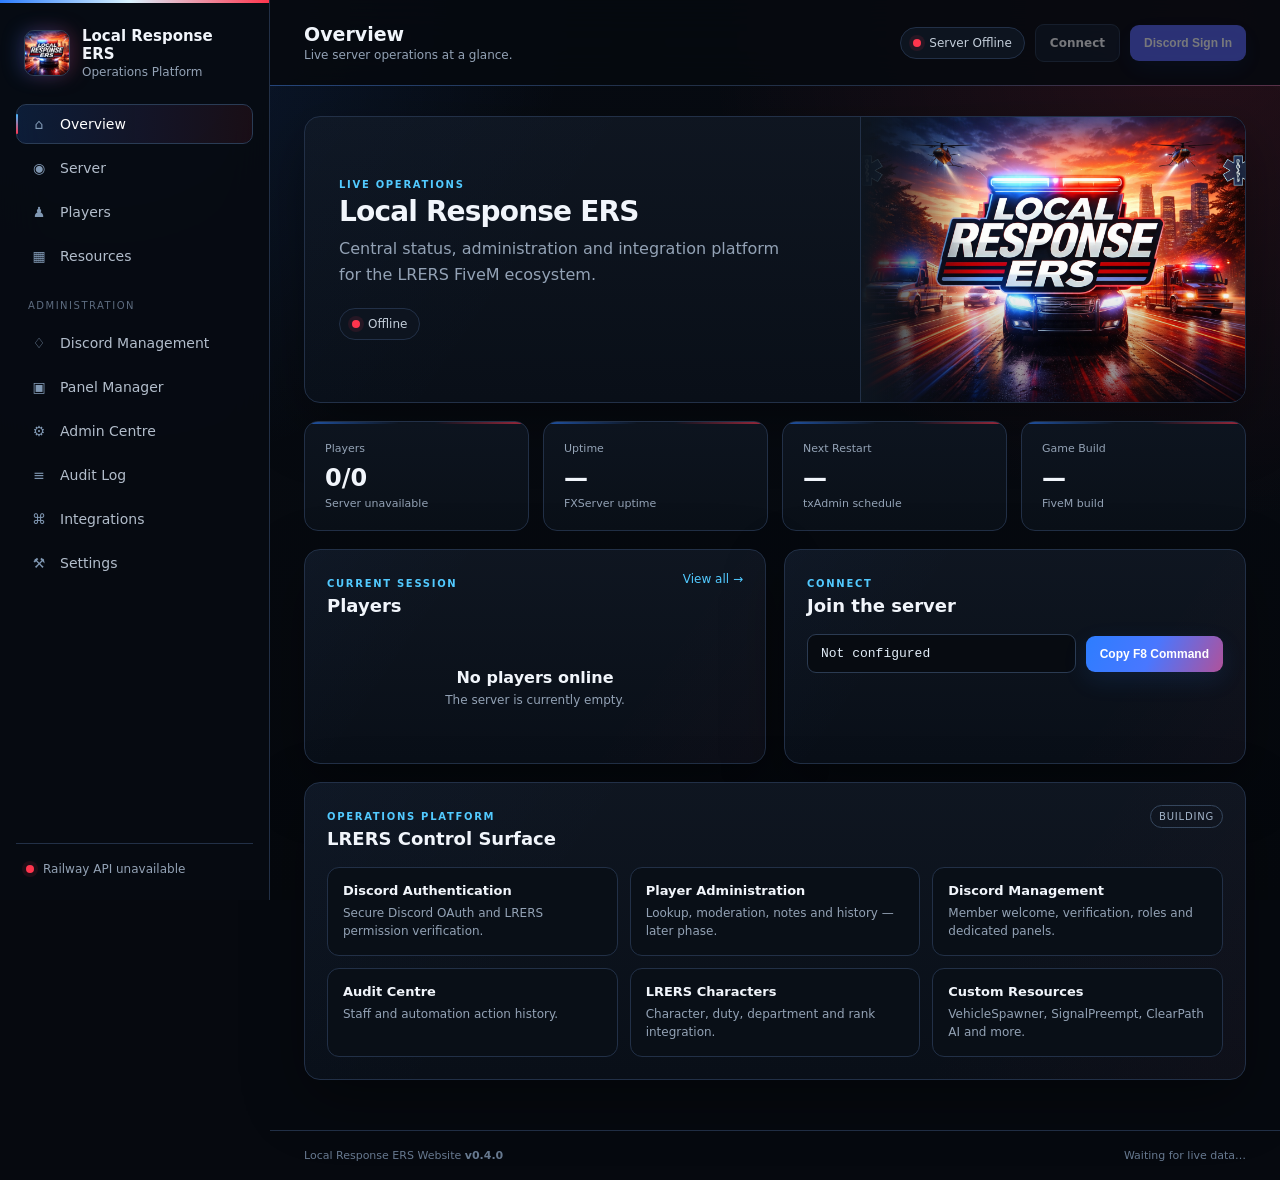
==== commit 04271e7a: "Add Discord panel manager" ====
--- a/index.html
+++ b/index.html
@@ -31,6 +31,8 @@
         <a href="#/players" data-route="players"><span>♟</span> Players</a>
         <a href="#/resources" data-route="resources"><span>▦</span> Resources</a>
         <div class="nav-divider">Administration</div>
+        <a href="#/discord" data-route="discord" data-admin-nav><span>♢</span> Discord Management</a>
+        <a href="#/panels" data-route="panels" data-admin-nav><span>▣</span> Panel Manager</a>
         <a href="#/admin" data-route="admin" data-admin-nav><span>⚙</span> Admin Centre</a>
         <a href="#/audit" data-route="audit" data-admin-nav><span>≡</span> Audit Log</a>
         <a href="#/integrations" data-route="integrations"><span>⌘</span> Integrations</a>
@@ -67,6 +69,7 @@
   <script src="assets/js/config.js"></script>
   <script src="assets/js/api.js"></script>
   <script src="assets/js/views.js"></script>
+  <script src="assets/js/community-views.js"></script>
   <script src="assets/js/app.js"></script>
 </body>
 </html>
--- a/assets/css/styles.css
+++ b/assets/css/styles.css
@@ -4,3 +4,20 @@
 @media(max-width:980px){.app-shell{grid-template-columns:1fr}.sidebar{position:fixed;transform:translateX(-105%);width:270px;transition:.2s}.sidebar.open{transform:none}.mobile-only{display:inline-grid;place-items:center}.metrics-grid{grid-template-columns:repeat(2,1fr)}.grid.two{grid-template-columns:1fr}.feature-grid{grid-template-columns:repeat(2,1fr)}.hero-branded{grid-template-columns:1fr}.hero-art{border-left:0;border-top:1px solid var(--line);min-height:220px}.hero-art:after{background:linear-gradient(180deg,#0d151f 0%,transparent 24%,rgba(4,7,12,.45))}}
 @media(max-width:720px){.auth-area .button.discord{font-size:0;width:42px;height:38px;padding:0}.auth-area .button.discord:after{content:"Discord";font-size:9px}.user-chip{min-width:0}.user-chip div{display:none}.server-pill{display:none}}
 @media(max-width:620px){.topbar{padding:14px 16px}.content{padding:20px 16px 36px}.page-heading p{display:none}.metrics-grid{grid-template-columns:1fr 1fr;gap:10px}.metric-card{padding:15px}.metric-card strong{font-size:19px}.hero{padding:20px;flex-direction:column}.hero-branded{padding:0}.hero-copy{padding:22px}.hero-copy h2,.panel h2{font-size:23px}.hero-art{min-height:180px}.feature-grid{grid-template-columns:1fr}.footer{padding:16px;flex-direction:column}.panel{padding:17px}.panel-head{flex-wrap:wrap}.search{width:100%}.admin-hero{flex-direction:column;align-items:flex-start}.identity-card{width:100%}}
+.button.success{background:linear-gradient(120deg,#178e58,#28b876);box-shadow:none}.resource-actions{display:flex;align-items:center;gap:7px;flex-wrap:wrap}.resource-actions.compact{gap:5px}.resource-actions.compact .button{padding:6px 8px}.form-foot{display:flex;align-items:center;justify-content:space-between;gap:12px;flex-wrap:wrap}.form-foot .button{margin-left:auto}.audit-head{align-items:center}.audit-tools{display:flex;gap:8px;flex-wrap:wrap;justify-content:flex-end}.audit-tools .search{width:180px}.select{background:#080d14;border:1px solid #2b3c53;border-radius:9px;color:var(--text);padding:9px 11px;outline:none;font:inherit;font-size:11px}.select:focus{border-color:#4f8ee6;box-shadow:0 0 0 3px rgba(45,125,255,.08)}.category-code{display:inline-block;min-width:0;padding:5px 7px;font-size:10px;white-space:nowrap}.table-wrap tr[hidden]{display:none}.admin-hero h2{font-size:25px}.admin-hero p{max-width:780px}.audit-tools .button{align-self:stretch}.resource-state.starting,.resource-state.stopping{color:#ffd780;background:rgba(248,197,93,.10)}
+@media(max-width:760px){.audit-tools{width:100%;justify-content:stretch}.audit-tools .search,.audit-tools .select,.audit-tools .button{width:100%}.form-foot{align-items:stretch}.form-foot .button{margin-left:0;width:100%}.resource-actions{min-width:145px}}
+
+/* Discord community management */
+.discord-form input[type="checkbox"],.role-checklist input[type="checkbox"]{accent-color:var(--blue);margin-right:7px}
+.discord-form select,.stack-form select,.stack-form input.search{width:100%;max-width:none}
+.stack-form input.search.full{width:100%}
+.role-checklist{display:grid;grid-template-columns:repeat(auto-fit,minmax(180px,1fr));gap:9px;padding:12px;background:#080d14;border:1px solid var(--line);border-radius:10px;max-height:230px;overflow:auto}
+.role-checklist label{padding:5px 8px;background:#0c1521;border-radius:6px}
+.panel-catalog{display:grid;grid-template-columns:repeat(auto-fit,minmax(180px,1fr));gap:10px}
+.panel-choice{color:var(--text);text-align:left;background:#0a131f;border:1px solid #293c55;border-radius:10px;padding:14px;cursor:pointer}
+.panel-choice.selected,.panel-choice:hover{border-color:#6e9fe8;background:#15253a}
+.panel-choice strong,.panel-choice small{display:block}.panel-choice small{color:var(--muted);margin-top:6px}
+.template-list{display:flex;flex-wrap:wrap;gap:8px;margin-top:15px}
+.publish-form{margin-top:30px;border-top:1px solid var(--line);padding-top:22px}
+.config-note{border-color:rgba(45,125,255,.35)}
+.stack-form textarea{width:100%;min-height:120px}
